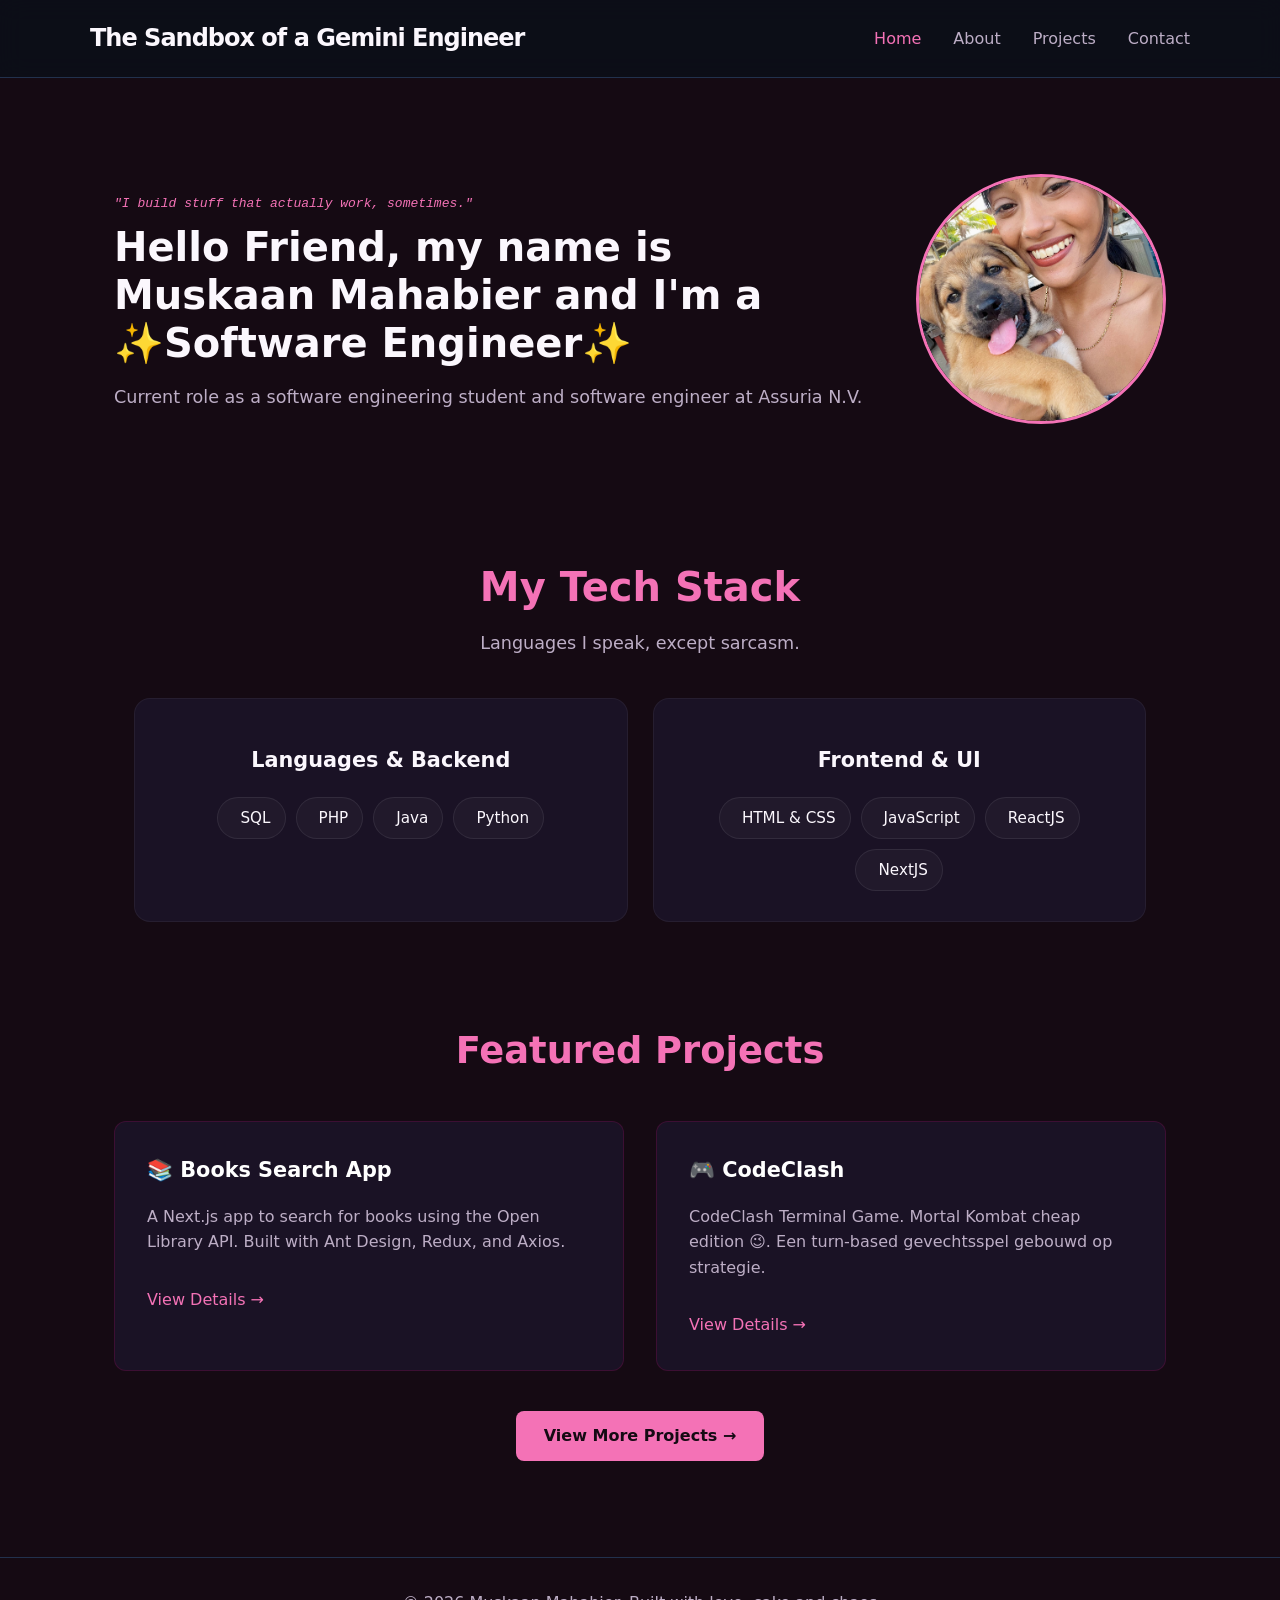
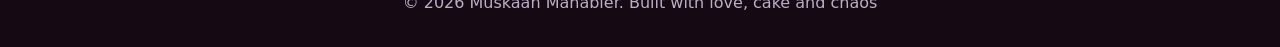
==== index.html @ f10ed508 "homepage" ====
<!DOCTYPE html>
<html lang="nl">
<head>
    <meta charset="UTF-8">
    <meta name="viewport" content="width=device-width, initial-scale=1.0">
    <title>Muskaan.dev | Software Engineer</title>
    <link rel="stylesheet" href="./muskaan.dev/css/main.css">
    <link rel="stylesheet" href="./muskaan.dev/css/index.css">
    <link rel="icon" type="image/png" href="./muskaan.dev/img/captain_snowball.png">
</head>
<body>

    <header>
        <nav class="navbar">
            <div class="logo"><a href="./index.html">The Sandbox of a Gemini Engineer</a></div>
            <ul class="nav-links">
                <li><a href="./index.html" class="active">Home</a></li>
                <li><a href="./about.html">About</a></li>
                <li><a href="./project.html">Projects</a></li>
                <li><a href="./contact.html">Contact</a></li>
            </ul>
        </nav>
    </header>

    <main>
        <section class="hero">
            <div class="hero-content">
                <span class="quote">"I build stuff that actually work, sometimes."</span>
                <h1>Hello Friend, my name is Muskaan Mahabier and I'm a ✨Software Engineer✨</h1>
                <p class="subtitle">Current role as a software engineering student and software engineer at Assuria N.V.</p>
            </div>
            <div class="hero-image">
                <img src="./muskaan.dev/img/homepage-foto1.jpeg" alt="Muskaan Mahabier">
            </div>
        </section>

<section class="skills-section">
    <div class="skills-header">
        <h2>My Tech Stack</h2>
        <p class="skills-subtitle">Languages I speak, except sarcasm.</p>
    </div>

    <div class="skills-grid">
        <div class="skills-category-card">
            <div class="category-icon"><i class="fa-solid fa-code"></i></div>
            <h3>Languages & Backend</h3>
            <div class="skills-badges">
                <span class="skill-badge"><i class="fa-solid fa-database text-sql"></i> SQL</span>
                <span class="skill-badge"><i class="fa-brands fa-php text-php"></i> PHP</span>
                <span class="skill-badge"><i class="fa-brands fa-java text-java"></i> Java</span>
                <span class="skill-badge"><i class="fa-brands fa-python text-python"></i> Python</span>
            </div>
        </div>

        <div class="skills-category-card">
            <div class="category-icon"><i class="fa-solid fa-laptop-code"></i></div>
            <h3>Frontend & UI</h3>
            <div class="skills-badges">
                <span class="skill-badge"><i class="fa-brands fa-html5 text-html"></i> HTML & CSS</span>
                <span class="skill-badge"><i class="fa-brands fa-js text-js"></i> JavaScript</span>
                <span class="skill-badge"><i class="fa-brands fa-react text-react"></i> ReactJS</span>
                <span class="skill-badge"><i class="fa-simple-icons fa-nextdotjs text-next"></i> NextJS</span>
            </div>
        </div>
    </div>
</section>

        <section class="featured-projects">
            <h2>Featured Projects</h2>
            <div class="featured-grid">
                <div class="featured-card">
                    <h3>📚 Books Search App</h3>
                    <p>A Next.js app to search for books using the Open Library API. Built with Ant Design, Redux, and Axios.</p>
                    <a href="./project.html" class="btn-secondary">View Details &rarr;</a>
                </div>
                <div class="featured-card">
                    <h3>🎮 CodeClash</h3>
                    <p>CodeClash Terminal Game. Mortal Kombat cheap edition 😉. Een turn-based gevechtsspel gebouwd op strategie.</p>
                    <a href="./project.html" class="btn-secondary">View Details &rarr;</a>
                </div>
            </div>
            <div class="view-more-container">
                <a href="./project.html" class="btn-primary">View More Projects &rarr;</a>
            </div>
        </section>
    </main>

    <footer>
        <p>&copy; 2026 Muskaan Mahabier. Built with love, cake and chaos</p>
    </footer>
</body>
</html>
---- muskaan.dev/css/main.css ----
:root {
    --bg-color: #150a13;          
    --card-bg: #1a1225;           
    --text-main: #fbf7fd;        
    --text-muted: #bdaec6;        
    --accent-color: #f472b6;      
    --accent-glow: rgba(244, 114, 182, 0.4);
    --font-family: 'Segoe UI', system-ui, sans-serif;
}

* {
    margin: 0;
    padding: 0;
    box-sizing: border-box;
}

body {
    font-family: var(--font-family);
    background-color: var(--bg-color);
    color: var(--text-main);
    line-height: 1.6;
    display: flex;
    flex-direction: column;
    min-height: 100vh;
}

header {
    background-color: rgba(11, 15, 25, 0.8);
    backdrop-filter: blur(12px);
    border-bottom: 1px solid #22314d;
    position: sticky;
    top: 0;
    z-index: 100;
    padding: 1.2rem 2rem;
}

.navbar {
    display: flex;
    justify-content: space-between;
    align-items: center;
    max-width: 1100px;
    margin: 0 auto;
}

.navbar .logo a {
    color: var(--text-main);
    font-size: 1.5rem;
    font-weight: 700;
    text-decoration: none;
    letter-spacing: -1px;
}

.nav-links {
    display: flex;
    list-style: none;
    gap: 2rem;
}

.nav-links a {
    color: var(--text-muted);
    text-decoration: none;
    font-weight: 500;
    transition: color 0.2s ease;
}

.nav-links a:hover, .nav-links a.active {
    color: var(--accent-color);
}

main {
    flex: 1;
    max-width: 1100px;
    width: 100%;
    margin: 2rem auto;
    padding: 0 1.5rem;
}

.btn-primary {
    display: inline-block;
    background-color: var(--accent-color);
    color: var(--bg-color);
    padding: 0.75rem 1.75rem;
    border: none;
    border-radius: 8px;
    text-decoration: none;
    font-weight: 700;
    font-family: inherit;
    transition: box-shadow 0.2s ease;
}

.btn-primary:hover {
    box-shadow: 0 0 15px var(--accent-glow);
}

.btn-secondary {
    display: inline-block;
    color: var(--accent-color);
    text-decoration: none;
    font-weight: 600;
}

footer {
    text-align: center;
    padding: 2rem;
    color: var(--text-muted);
    border-top: 1px solid #22314d;
    margin-top: 4rem;
}

@media (max-width: 768px) {
    .navbar { flex-direction: column; gap: 1rem; }
}
---- muskaan.dev/css/index.css ----
.hero {
    display: flex;
    align-items: center;
    gap: 3rem;
    margin: 4rem 0;
}

.hero-content h1 {
    font-size: 2.5rem;
    line-height: 1.2;
    margin-bottom: 1rem;
}

.quote {
    display: block;
    color: var(--accent-color);
    font-style: italic;
    font-family: monospace;
    margin-bottom: 0.5rem;
}

.subtitle {
    color: var(--text-muted);
    font-size: 1.1rem;
}

.hero-image img {
    width: 250px;
    height: 250px;
    border-radius: 50%;
    object-fit: cover;
    border: 3px solid var(--accent-color);
}


.skills-section {
    padding: 60px 20px;
    max-width: 1100px;
    margin: 0 auto;
}

.skills-header {
    text-align: center;
    margin-bottom: 40px;
}

.skills-header h2 {
    font-size: 2.5rem;
    color: var(--accent-color); 
    margin-bottom: 10px;
}

.skills-subtitle {
    color: var(--text-muted);
    font-size: 1.1rem;
}

.skills-grid {
    display: grid;
    grid-template-columns: repeat(auto-fit, minmax(300px, 1fr));
    gap: 25px;
}


.skills-category-card {
    background-color: var(--card-bg);
    border: 1px solid rgba(255, 255, 255, 0.05);
    border-radius: 16px;
    padding: 30px 25px;
    text-align: center;
    transition: all 0.4s cubic-bezier(0.175, 0.885, 0.32, 1.275);
    position: relative;
    overflow: hidden;
}


.skills-category-card:hover {
    transform: translateY(-8px);
    border-color: var(--accent-color);
    box-shadow: 0 10px 30px var(--accent-glow);
}


.category-icon {
    font-size: 2rem;
    color: var(--accent-color);
    margin-bottom: 15px;
    opacity: 0.9;
}

.skills-category-card h3 {
    font-size: 1.3rem;
    color: var(--text-main);
    margin-bottom: 20px;
    font-weight: 600;
}


.skills-badges {
    display: flex;
    flex-wrap: wrap;
    gap: 10px;
    justify-content: center;
}

.skill-badge {
    background-color: rgba(255, 255, 255, 0.03);
    border: 1px solid rgba(255, 255, 255, 0.08);
    color: var(--text-main);
    padding: 8px 14px;
    border-radius: 30px;
    font-size: 0.95rem;
    font-weight: 500;
    display: inline-flex;
    align-items: center;
    gap: 8px;
    transition: all 0.3s ease;
}


.skill-badge:hover {
    background-color: rgba(255, 255, 255, 0.08);
    transform: scale(1.05);
}


.skills-badges i {
    font-size: 1.1rem;
}


.featured-grid {
    display: grid;
    grid-template-columns: 1fr 1fr;
    gap: 2rem;
}

.featured-card {
    background-color: var(--card-bg);
    padding: 2rem;
    border-radius: 12px;
    /* Een hele subtiele lila/donkere rand in ruststand */
    border: 1px solid rgba(255, 0, 127, 0.15); 
    transition: transform 0.3s ease, border-color 0.3s ease, box-shadow 0.3s ease;
}

.featured-card:hover {
    transform: translateY(-5px); /* Kaart komt iets omhoog */
    border-color: var(--accent-color); /* De rand wordt fel roze/lila */
    /* De roze gloed (box-shadow) die matcht met je tech stack: */
    box-shadow: 0 10px 25px rgba(255, 0, 127, 0.25); 
}

.featured-card h3 {
    color: #ffffff;
    margin-bottom: 0.5rem;
    font-size: 1.3rem;
}

.featured-card p {
    color: var(--text-muted);
    margin: 1rem 0;
}

.featured-card a {
    color: var(--accent-color);
    text-decoration: none;
    font-weight: 500;
    display: inline-flex;
    align-items: center;
    gap: 0.5rem;
    margin-top: 1rem;
    transition: color 0.2s ease;
}

.featured-card a:hover {
    color: #ffffff; /* Kleurt wit als je specifiek op de link hoovert */
}

.view-more-container {
    text-align: center;
    margin-top: 2.5rem;
}

.featured-projects h2 {
    color: #f472b6;
    text-align: center;
    padding: 40px 20px;
    max-width: 1100px;
    margin: 0 auto;
    font-size: 2.3rem;
    font-weight: 700;
}
@media (max-width: 768px) {
    .hero { flex-direction: column-reverse; text-align: center; }
    .featured-grid { grid-template-columns: 1fr; }
}
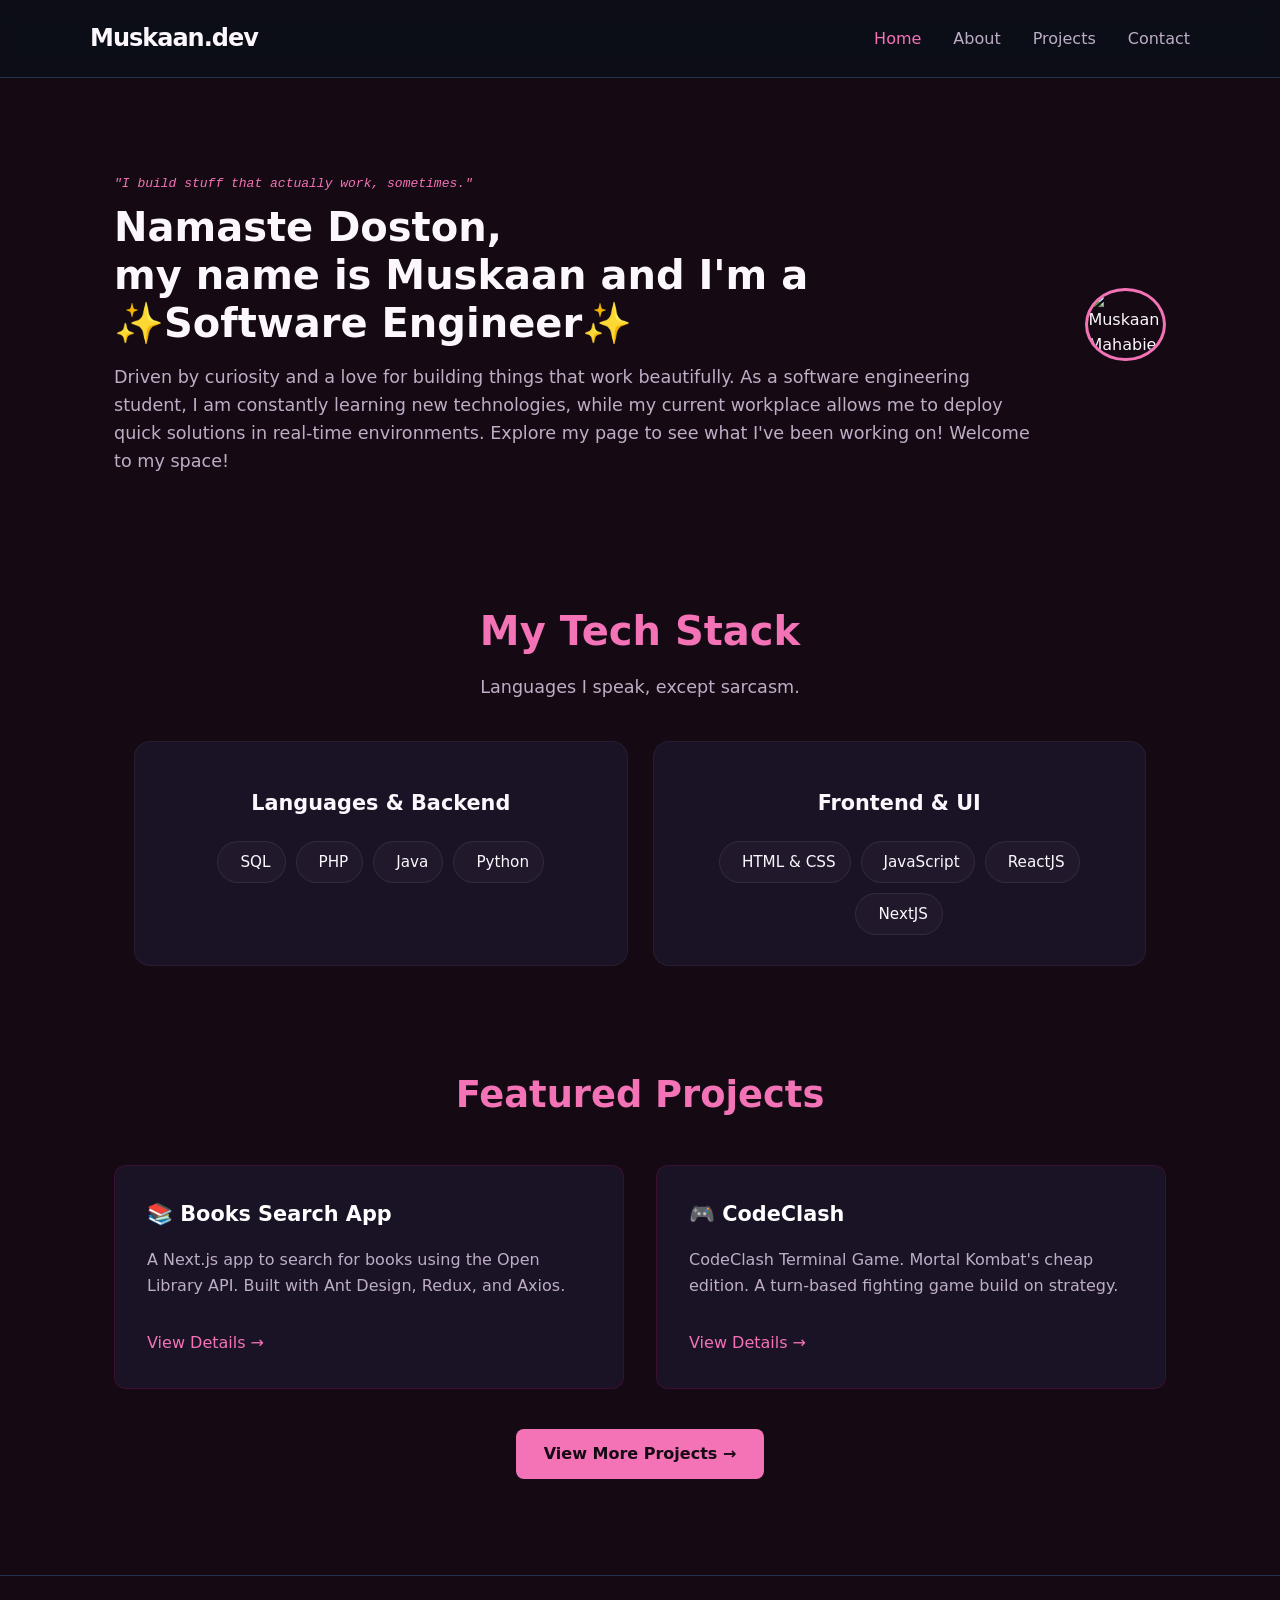
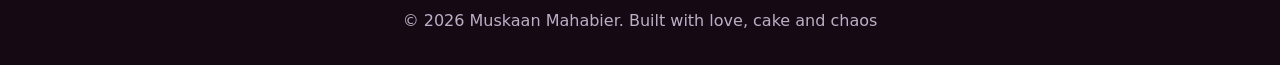
==== commit 3ef9faba: "projects fixes, fotos, names" ====
--- a/index.html
+++ b/index.html
@@ -12,7 +12,7 @@
 
     <header>
         <nav class="navbar">
-            <div class="logo"><a href="./index.html">The Sandbox of a Gemini Engineer</a></div>
+            <div class="logo"><a href="./index.html">Muskaan.dev</a></div>
             <ul class="nav-links">
                 <li><a href="./index.html" class="active">Home</a></li>
                 <li><a href="./about.html">About</a></li>
@@ -26,11 +26,16 @@
         <section class="hero">
             <div class="hero-content">
                 <span class="quote">"I build stuff that actually work, sometimes."</span>
-                <h1>Hello Friend, my name is Muskaan Mahabier and I'm a ✨Software Engineer✨</h1>
-                <p class="subtitle">Current role as a software engineering student and software engineer at Assuria N.V.</p>
+                <h1>Namaste Doston,
+                    <br>
+                    my name is Muskaan and I'm a ✨Software Engineer✨</h1>
+                <p class="subtitle">Driven by curiosity and a love for building things that work beautifully. 
+                    As a software engineering student, 
+                    I am constantly learning new technologies, while my current workplace allows me to deploy quick solutions in real-time environments. 
+                    Explore my page to see what I've been working on! Welcome to my space!</p>
             </div>
             <div class="hero-image">
-                <img src="./muskaan.dev/img/homepage-foto1.jpeg" alt="Muskaan Mahabier">
+                <img src="./muskaan.dev/img/homepage-foto.jpg" alt="Muskaan Mahabier">
             </div>
         </section>
 
@@ -75,7 +80,7 @@
                 </div>
                 <div class="featured-card">
                     <h3>🎮 CodeClash</h3>
-                    <p>CodeClash Terminal Game. Mortal Kombat cheap edition 😉. Een turn-based gevechtsspel gebouwd op strategie.</p>
+                    <p>CodeClash Terminal Game. Mortal Kombat's cheap edition. A turn-based fighting game build on strategy.</p>
                     <a href="./project.html" class="btn-secondary">View Details &rarr;</a>
                 </div>
             </div>
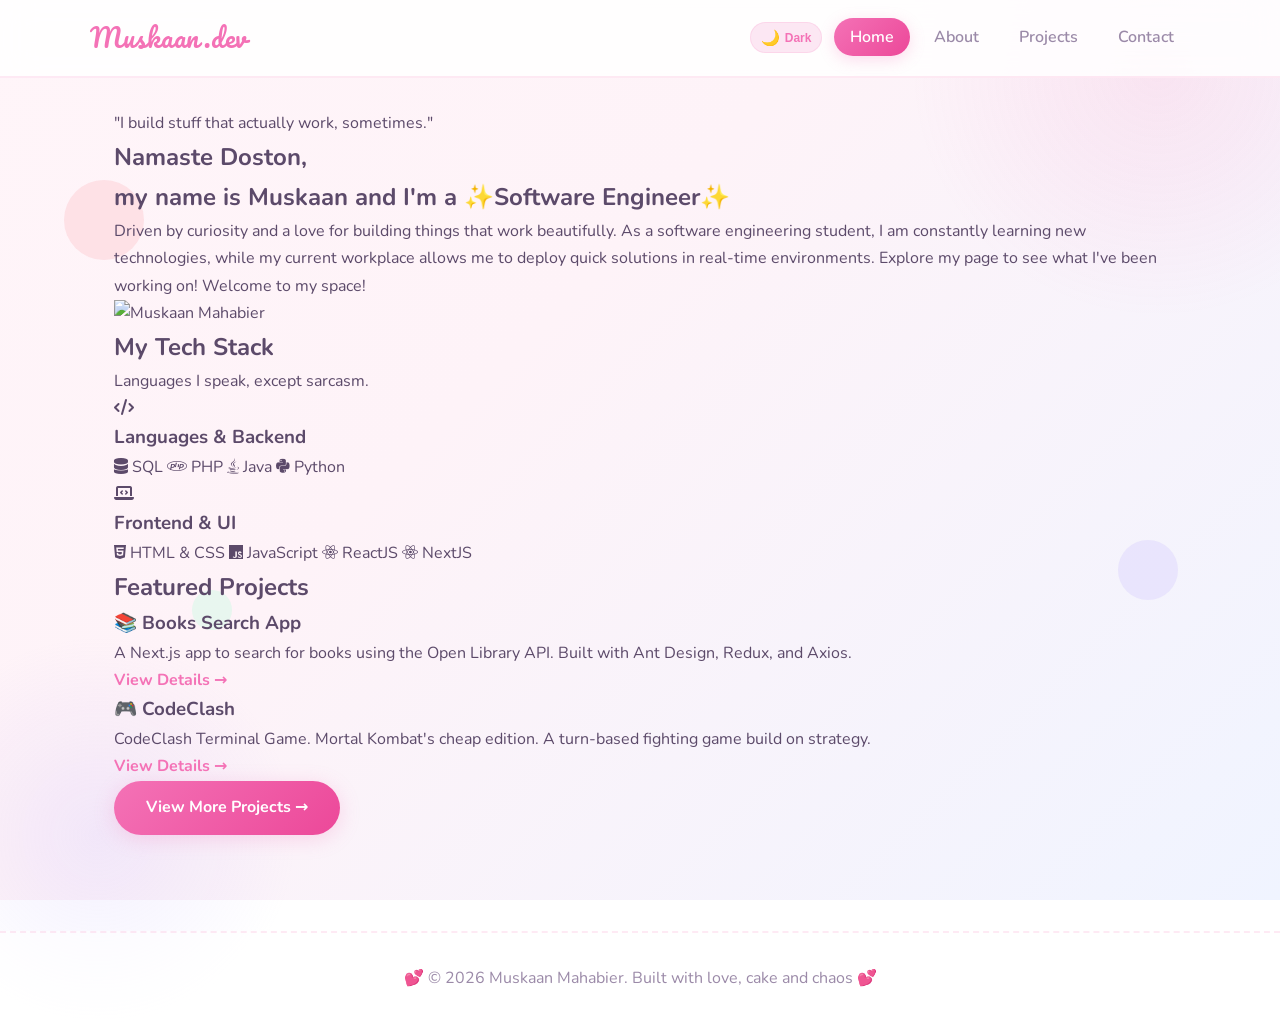
==== commit 80bac78e: "dark mode added" ====
--- a/index.html
+++ b/index.html
@@ -4,21 +4,32 @@
     <meta charset="UTF-8">
     <meta name="viewport" content="width=device-width, initial-scale=1.0">
     <title>Muskaan.dev | Software Engineer</title>
-    <link rel="stylesheet" href="./muskaan.dev/css/main.css">
-    <link rel="stylesheet" href="./muskaan.dev/css/index.css">
-    <link rel="icon" type="image/png" href="./muskaan.dev/img/captain_snowball.png">
+    <link rel="stylesheet" href="https://cdnjs.cloudflare.com/ajax/libs/font-awesome/6.5.1/css/all.min.css">
+    <link rel="stylesheet" href="./css/main.css">
+    <link rel="stylesheet" href="./css/index.css">
+    <link rel="icon" type="image/png" href="./img/captain-snowball.png">
 </head>
 <body>
 
     <header>
         <nav class="navbar">
             <div class="logo"><a href="./index.html">Muskaan.dev</a></div>
-            <ul class="nav-links">
-                <li><a href="./index.html" class="active">Home</a></li>
-                <li><a href="./about.html">About</a></li>
-                <li><a href="./project.html">Projects</a></li>
-                <li><a href="./contact.html">Contact</a></li>
-            </ul>
+            <button class="nav-toggle" type="button" aria-expanded="false" aria-controls="primary-nav">
+                <span class="sr-only">Toggle navigation</span>
+                &#9776;
+            </button>
+            <div class="nav-actions">
+                <button class="theme-toggle" type="button" data-theme-toggle aria-label="Toggle dark mode" aria-pressed="false">
+                    <span class="theme-toggle-icon">🌙</span>
+                    <span class="theme-toggle-label">Dark</span>
+                </button>
+                <ul class="nav-links" id="primary-nav">
+                    <li><a href="./index.html" class="active">Home</a></li>
+                    <li><a href="./about.html">About</a></li>
+                    <li><a href="./work.html">Projects</a></li>
+                    <li><a href="./contact.html">Contact</a></li>
+                </ul>
+            </div>
         </nav>
     </header>
 
@@ -29,46 +40,46 @@
                 <h1>Namaste Doston,
                     <br>
                     my name is Muskaan and I'm a ✨Software Engineer✨</h1>
-                <p class="subtitle">Driven by curiosity and a love for building things that work beautifully. 
-                    As a software engineering student, 
-                    I am constantly learning new technologies, while my current workplace allows me to deploy quick solutions in real-time environments. 
+                <p class="subtitle">Driven by curiosity and a love for building things that work beautifully.
+                    As a software engineering student,
+                    I am constantly learning new technologies, while my current workplace allows me to deploy quick solutions in real-time environments.
                     Explore my page to see what I've been working on! Welcome to my space!</p>
             </div>
             <div class="hero-image">
-                <img src="./muskaan.dev/img/homepage-foto.jpg" alt="Muskaan Mahabier">
+                <img id="heroPhoto" src="./img/homepage-foto.jpg" alt="Muskaan Mahabier">
             </div>
         </section>
 
-<section class="skills-section">
-    <div class="skills-header">
-        <h2>My Tech Stack</h2>
-        <p class="skills-subtitle">Languages I speak, except sarcasm.</p>
-    </div>
+        <section class="skills-section">
+            <div class="skills-header">
+                <h2>My Tech Stack</h2>
+                <p class="skills-subtitle">Languages I speak, except sarcasm.</p>
+            </div>
 
-    <div class="skills-grid">
-        <div class="skills-category-card">
-            <div class="category-icon"><i class="fa-solid fa-code"></i></div>
-            <h3>Languages & Backend</h3>
-            <div class="skills-badges">
-                <span class="skill-badge"><i class="fa-solid fa-database text-sql"></i> SQL</span>
-                <span class="skill-badge"><i class="fa-brands fa-php text-php"></i> PHP</span>
-                <span class="skill-badge"><i class="fa-brands fa-java text-java"></i> Java</span>
-                <span class="skill-badge"><i class="fa-brands fa-python text-python"></i> Python</span>
+            <div class="skills-grid">
+                <div class="skills-category-card">
+                    <div class="category-icon"><i class="fa-solid fa-code"></i></div>
+                    <h3>Languages & Backend</h3>
+                    <div class="skills-badges">
+                        <span class="skill-badge"><i class="fa-solid fa-database text-sql"></i> SQL</span>
+                        <span class="skill-badge"><i class="fa-brands fa-php text-php"></i> PHP</span>
+                        <span class="skill-badge"><i class="fa-brands fa-java text-java"></i> Java</span>
+                        <span class="skill-badge"><i class="fa-brands fa-python text-python"></i> Python</span>
+                    </div>
+                </div>
+
+                <div class="skills-category-card">
+                    <div class="category-icon"><i class="fa-solid fa-laptop-code"></i></div>
+                    <h3>Frontend & UI</h3>
+                    <div class="skills-badges">
+                        <span class="skill-badge"><i class="fa-brands fa-html5 text-html"></i> HTML & CSS</span>
+                        <span class="skill-badge"><i class="fa-brands fa-js text-js"></i> JavaScript</span>
+                        <span class="skill-badge"><i class="fa-brands fa-react text-react"></i> ReactJS</span>
+                        <span class="skill-badge"><i class="fa-brands fa-react text-next"></i> NextJS</span>
+                    </div>
+                </div>
             </div>
-        </div>
-
-        <div class="skills-category-card">
-            <div class="category-icon"><i class="fa-solid fa-laptop-code"></i></div>
-            <h3>Frontend & UI</h3>
-            <div class="skills-badges">
-                <span class="skill-badge"><i class="fa-brands fa-html5 text-html"></i> HTML & CSS</span>
-                <span class="skill-badge"><i class="fa-brands fa-js text-js"></i> JavaScript</span>
-                <span class="skill-badge"><i class="fa-brands fa-react text-react"></i> ReactJS</span>
-                <span class="skill-badge"><i class="fa-simple-icons fa-nextdotjs text-next"></i> NextJS</span>
-            </div>
-        </div>
-    </div>
-</section>
+        </section>
 
         <section class="featured-projects">
             <h2>Featured Projects</h2>
@@ -76,16 +87,16 @@
                 <div class="featured-card">
                     <h3>📚 Books Search App</h3>
                     <p>A Next.js app to search for books using the Open Library API. Built with Ant Design, Redux, and Axios.</p>
-                    <a href="./project.html" class="btn-secondary">View Details &rarr;</a>
+                    <a href="./work.html" class="btn-secondary">View Details &rarr;</a>
                 </div>
                 <div class="featured-card">
                     <h3>🎮 CodeClash</h3>
                     <p>CodeClash Terminal Game. Mortal Kombat's cheap edition. A turn-based fighting game build on strategy.</p>
-                    <a href="./project.html" class="btn-secondary">View Details &rarr;</a>
+                    <a href="./work.html" class="btn-secondary">View Details &rarr;</a>
                 </div>
             </div>
             <div class="view-more-container">
-                <a href="./project.html" class="btn-primary">View More Projects &rarr;</a>
+                <a href="./work.html" class="btn-primary">View More Projects &rarr;</a>
             </div>
         </section>
     </main>
@@ -93,5 +104,7 @@
     <footer>
         <p>&copy; 2026 Muskaan Mahabier. Built with love, cake and chaos</p>
     </footer>
+
+    <script src="./js/main.js"></script>
 </body>
-</html>+</html>
--- a/css/main.css
+++ b/css/main.css
@@ -0,0 +1,413 @@
+@import url('https://fonts.googleapis.com/css2?family=Nunito:wght@400;600;700;800&family=Pacifico&display=swap');
+
+:root {
+    --bg-color: #fff5f9;
+    --bg-gradient: linear-gradient(135deg, #fff5f9 0%, #fef3f8 40%, #f0f4ff 100%);
+    --card-bg: #ffffff;
+    --text-main: #5c4a6a;
+    --text-muted: #9b8aa8;
+    --accent-color: #f472b6;
+    --accent-soft: #fce7f3;
+    --accent-glow: rgba(244, 114, 182, 0.25);
+    --lavender: #ddd6fe;
+    --mint: #d1fae5;
+    --peach: #fecdd3;
+    --sky: #bae6fd;
+    --border-color: rgba(244, 114, 182, 0.15);
+    --font-family: 'Nunito', 'Segoe UI', system-ui, sans-serif;
+    --font-display: 'Pacifico', cursive;
+    --shadow-soft: 0 8px 32px rgba(244, 114, 182, 0.12);
+    --shadow-hover: 0 16px 48px rgba(244, 114, 182, 0.2);
+    --radius-lg: 24px;
+    --radius-md: 16px;
+    --radius-sm: 12px;
+    --header-bg: rgba(255, 255, 255, 0.85);
+    --footer-bg: rgba(255, 255, 255, 0.5);
+}
+
+body.dark-theme {
+    --bg-color: #171225;
+    --bg-gradient: linear-gradient(135deg, #171225 0%, #241a39 45%, #111827 100%);
+    --card-bg: #221b35;
+    --text-main: #f8e7ff;
+    --text-muted: #c9b8d8;
+    --accent-color: #f9a8d4;
+    --accent-soft: rgba(249, 168, 212, 0.18);
+    --accent-glow: rgba(249, 168, 212, 0.25);
+    --lavender: #4c3d79;
+    --mint: #1f4d3b;
+    --peach: #6d3a45;
+    --sky: #234e6b;
+    --border-color: rgba(249, 168, 212, 0.18);
+    --shadow-soft: 0 8px 32px rgba(0, 0, 0, 0.28);
+    --shadow-hover: 0 16px 48px rgba(0, 0, 0, 0.34);
+    --header-bg: rgba(23, 18, 37, 0.9);
+    --footer-bg: rgba(23, 18, 37, 0.75);
+}
+
+* {
+    margin: 0;
+    padding: 0;
+    box-sizing: border-box;
+}
+
+html {
+    scroll-behavior: smooth;
+}
+
+body {
+    font-family: var(--font-family);
+    background: var(--bg-gradient);
+    background-attachment: fixed;
+    color: var(--text-main);
+    line-height: 1.7;
+    display: flex;
+    flex-direction: column;
+    min-height: 100vh;
+    position: relative;
+    overflow-x: hidden;
+}
+
+body::before {
+    content: '';
+    position: fixed;
+    top: -20%;
+    right: -10%;
+    width: 500px;
+    height: 500px;
+    background: radial-gradient(circle, rgba(244, 114, 182, 0.12) 0%, transparent 70%);
+    border-radius: 50%;
+    pointer-events: none;
+    z-index: 0;
+}
+
+body::after {
+    content: '';
+    position: fixed;
+    bottom: -15%;
+    left: -8%;
+    width: 400px;
+    height: 400px;
+    background: radial-gradient(circle, rgba(196, 181, 253, 0.2) 0%, transparent 70%);
+    border-radius: 50%;
+    pointer-events: none;
+    z-index: 0;
+}
+
+header {
+    background-color: var(--header-bg);
+    backdrop-filter: blur(16px);
+    border-bottom: 2px solid var(--border-color);
+    position: sticky;
+    top: 0;
+    z-index: 100;
+    padding: 1rem 2rem;
+}
+
+.navbar {
+    display: flex;
+    justify-content: space-between;
+    align-items: center;
+    max-width: 1100px;
+    margin: 0 auto;
+    gap: 1rem;
+}
+
+.nav-actions {
+    display: flex;
+    align-items: center;
+    gap: 0.75rem;
+}
+
+.theme-toggle {
+    display: inline-flex;
+    align-items: center;
+    gap: 0.3rem;
+    padding: 0.35rem 0.6rem;
+    border: 1px solid var(--border-color);
+    border-radius: 999px;
+    background: var(--accent-soft);
+    color: var(--accent-color);
+    font-weight: 700;
+    font-size: 0.8rem;
+    cursor: pointer;
+    transition: transform 0.25s ease, background 0.25s ease;
+}
+
+.theme-toggle:hover {
+    transform: translateY(-1px);
+    background: var(--card-bg);
+}
+
+.theme-toggle-icon {
+    font-size: 0.95rem;
+}
+
+.theme-toggle-label {
+    font-size: 0.75rem;
+}
+
+.navbar .logo a {
+    font-family: var(--font-display);
+    color: var(--accent-color);
+    font-size: 1.6rem;
+    font-weight: 400;
+    text-decoration: none;
+    letter-spacing: 0.5px;
+    transition: transform 0.3s ease;
+}
+
+.navbar .logo a:hover {
+    transform: scale(1.05) rotate(-2deg);
+}
+
+.nav-links {
+    display: flex;
+    list-style: none;
+    gap: 0.5rem;
+}
+
+.nav-links a {
+    color: var(--text-muted);
+    text-decoration: none;
+    font-weight: 600;
+    padding: 0.5rem 1rem;
+    border-radius: 50px;
+    transition: all 0.3s ease;
+}
+
+.nav-links a:hover {
+    color: var(--accent-color);
+    background: var(--accent-soft);
+}
+
+.nav-links a.active {
+    color: #fff;
+    background: linear-gradient(135deg, var(--accent-color), #ec4899);
+    box-shadow: 0 4px 15px var(--accent-glow);
+}
+
+main {
+    flex: 1;
+    max-width: 1100px;
+    width: 100%;
+    margin: 2rem auto;
+    padding: 0 1.5rem;
+    position: relative;
+    z-index: 1;
+}
+
+.section-title {
+    font-size: 2.2rem;
+    color: var(--accent-color);
+    text-align: center;
+    margin-bottom: 0.5rem;
+}
+
+.section-title::after {
+    content: ' ✨';
+}
+
+.btn-primary {
+    display: inline-block;
+    background: linear-gradient(135deg, var(--accent-color), #ec4899);
+    color: #fff;
+    padding: 0.85rem 2rem;
+    border: none;
+    border-radius: 50px;
+    text-decoration: none;
+    font-weight: 700;
+    font-family: inherit;
+    transition: all 0.3s ease;
+    box-shadow: 0 4px 20px var(--accent-glow);
+}
+
+.btn-primary:hover {
+    transform: translateY(-3px);
+    box-shadow: var(--shadow-hover);
+}
+
+.btn-secondary {
+    display: inline-block;
+    color: var(--accent-color);
+    text-decoration: none;
+    font-weight: 700;
+    transition: all 0.2s ease;
+}
+
+.btn-secondary:hover {
+    transform: translateX(4px);
+}
+
+footer {
+    text-align: center;
+    padding: 2rem;
+    color: var(--text-muted);
+    border-top: 2px dashed var(--border-color);
+    margin-top: 4rem;
+    background: var(--footer-bg);
+    position: relative;
+    z-index: 1;
+}
+
+footer p::before {
+    content: '💕 ';
+}
+
+footer p::after {
+    content: ' 💕';
+}
+
+/* Floating decorative blobs */
+.floating-blob {
+    position: fixed;
+    border-radius: 50%;
+    pointer-events: none;
+    z-index: 0;
+    opacity: 0.5;
+    animation: float 8s ease-in-out infinite;
+}
+
+.blob-1 {
+    width: 80px;
+    height: 80px;
+    background: var(--peach);
+    top: 20%;
+    left: 5%;
+    animation-delay: 0s;
+}
+
+.blob-2 {
+    width: 60px;
+    height: 60px;
+    background: var(--lavender);
+    top: 60%;
+    right: 8%;
+    animation-delay: 2s;
+}
+
+.blob-3 {
+    width: 40px;
+    height: 40px;
+    background: var(--mint);
+    bottom: 30%;
+    left: 15%;
+    animation-delay: 4s;
+}
+
+@keyframes float {
+    0%, 100% { transform: translateY(0) rotate(0deg); }
+    50% { transform: translateY(-20px) rotate(10deg); }
+}
+
+@keyframes fadeInUp {
+    from {
+        opacity: 0;
+        transform: translateY(30px);
+    }
+    to {
+        opacity: 1;
+        transform: translateY(0);
+    }
+}
+
+.reveal {
+    opacity: 0;
+    transform: translateY(30px);
+    transition: opacity 0.6s ease, transform 0.6s ease;
+}
+
+.reveal.visible {
+    opacity: 1;
+    transform: translateY(0);
+}
+
+.reveal[data-reveal-index="0"] { transition-delay: 0s; }
+.reveal[data-reveal-index="1"] { transition-delay: 0.08s; }
+.reveal[data-reveal-index="2"] { transition-delay: 0.16s; }
+.reveal[data-reveal-index="3"] { transition-delay: 0.24s; }
+.reveal[data-reveal-index="4"] { transition-delay: 0.32s; }
+.reveal[data-reveal-index="5"] { transition-delay: 0.4s; }
+
+.nav-toggle {
+    display: none;
+    background: var(--accent-soft);
+    border: 2px solid var(--border-color);
+    border-radius: var(--radius-sm);
+    padding: 0.5rem 0.75rem;
+    cursor: pointer;
+    color: var(--accent-color);
+    font-size: 1.25rem;
+    line-height: 1;
+}
+
+.nav-toggle:focus-visible {
+    outline: 2px solid var(--accent-color);
+    outline-offset: 2px;
+}
+
+.sr-only {
+    position: absolute;
+    width: 1px;
+    height: 1px;
+    padding: 0;
+    margin: -1px;
+    overflow: hidden;
+    clip: rect(0, 0, 0, 0);
+    white-space: nowrap;
+    border: 0;
+}
+
+@media (max-width: 768px) {
+    header {
+        padding: 1rem 1.25rem;
+    }
+
+    .navbar {
+        flex-wrap: wrap;
+        gap: 0.75rem;
+    }
+
+    .nav-toggle {
+        display: block;
+        margin-left: auto;
+    }
+
+    .nav-links {
+        display: none;
+        flex-direction: column;
+        width: 100%;
+        gap: 0.35rem;
+        padding-top: 0.5rem;
+    }
+
+    .nav-links.open {
+        display: flex;
+    }
+
+    .nav-links a {
+        text-align: center;
+        padding: 0.65rem 1rem;
+    }
+
+    main {
+        margin: 1.5rem auto;
+        padding: 0 1rem;
+    }
+
+    .btn-primary {
+        padding: 0.75rem 1.5rem;
+        font-size: 0.95rem;
+    }
+}
+
+@media (max-width: 480px) {
+    .navbar .logo a {
+        font-size: 1.35rem;
+    }
+
+    footer {
+        padding: 1.5rem 1rem;
+        font-size: 0.9rem;
+    }
+}
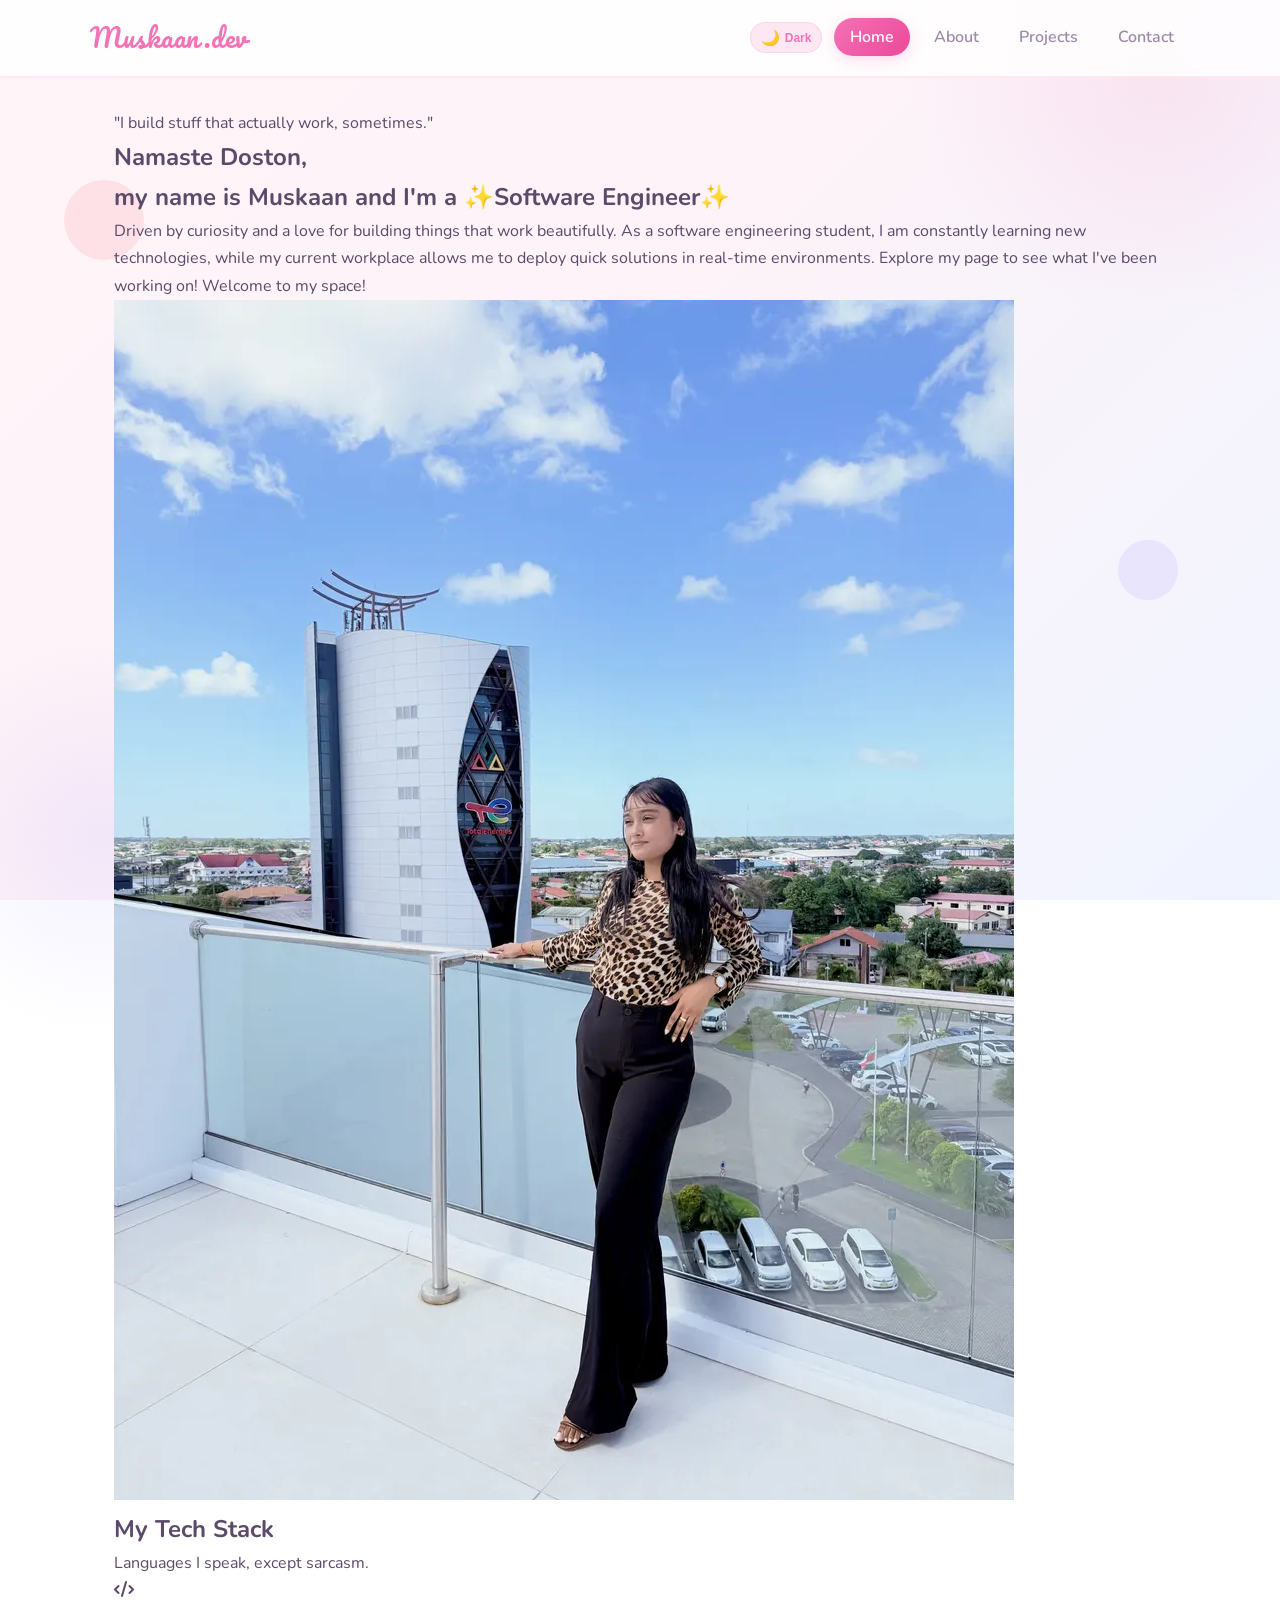
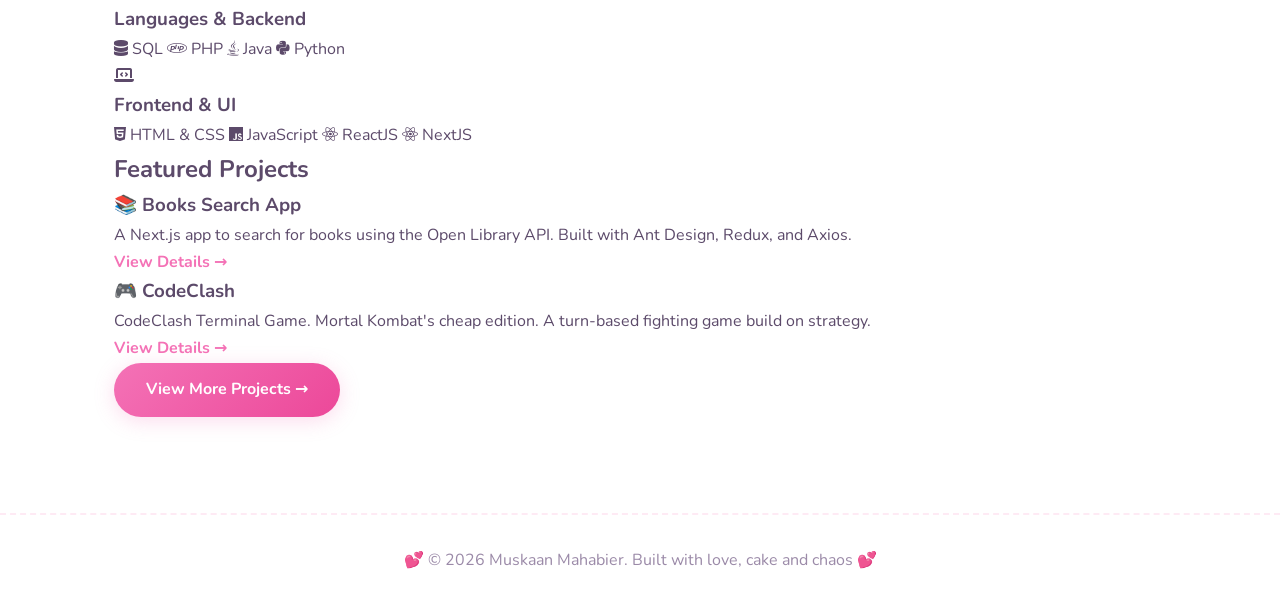
==== commit 8f76b084: "reduced image sizes to webp" ====
--- a/index.html
+++ b/index.html
@@ -46,7 +46,7 @@
                     Explore my page to see what I've been working on! Welcome to my space!</p>
             </div>
             <div class="hero-image">
-                <img id="heroPhoto" src="./img/homepage-foto.jpg" alt="Muskaan Mahabier">
+                <img id="heroPhoto" src="./img/homepage-foto.webp" alt="Muskaan Mahabier" loading="eager" decoding="async">
             </div>
         </section>
 
@@ -105,6 +105,6 @@
         <p>&copy; 2026 Muskaan Mahabier. Built with love, cake and chaos</p>
     </footer>
 
-    <script src="./js/main.js"></script>
+    <script src="./js/main.js" defer></script>
 </body>
 </html>
